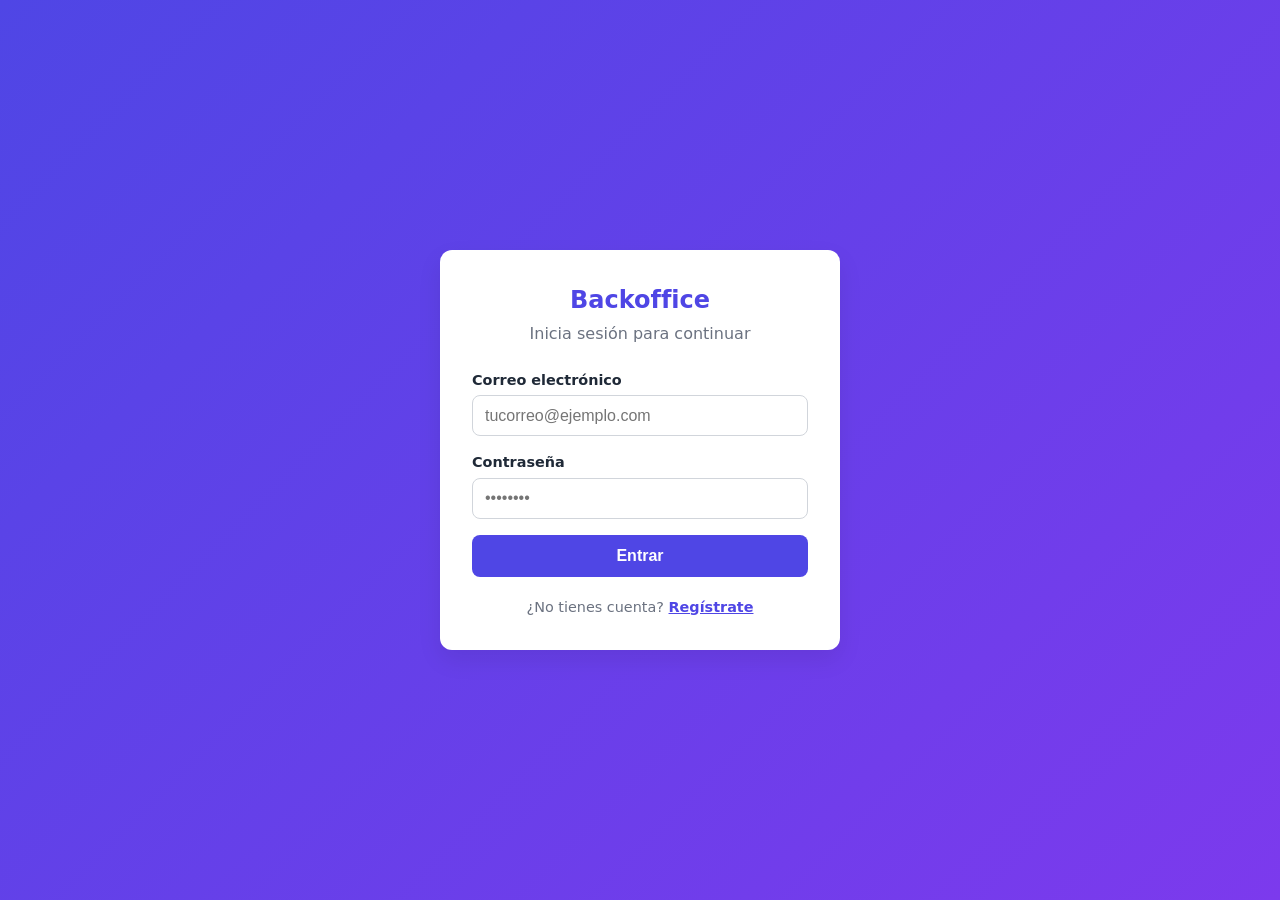
==== home.html @ fc4cf147 "Add files via upload" ====
<!DOCTYPE html>
<html lang="es">
<head>
  <meta charset="UTF-8">
  <meta name="viewport" content="width=device-width, initial-scale=1.0">
  <meta name="robots" content="noindex">
  <title>Home | Backoffice</title>
  <!-- Home es inaccesible: siempre redirige a login (con y sin JavaScript) -->
  <meta http-equiv="refresh" content="0; url=login.html">
  <script>
    window.location.replace("login.html");
  </script>
  <link rel="stylesheet" href="css/styles.css">
</head>
<body>
  <main class="home">
    <section class="card">
      <h1 class="brand">Backoffice</h1>
      <p class="subtitle">Bienvenido al panel principal</p>
      <a class="btn" href="login.html">Ir a iniciar sesión</a>
    </section>
  </main>
</body>
</html>
---- css/styles.css ----
/* ===== Variables ===== */
:root {
  --color-primary: #4f46e5;
  --color-primary-dark: #4338ca;
  --color-bg: #f3f4f6;
  --color-surface: #ffffff;
  --color-text: #1f2937;
  --color-muted: #6b7280;
  --color-border: #d1d5db;
  --radius: 12px;
  --shadow: 0 10px 25px rgba(0, 0, 0, 0.08);
}

/* ===== Reset básico ===== */
*,
*::before,
*::after {
  box-sizing: border-box;
}

body {
  margin: 0;
  min-height: 100vh;
  font-family: system-ui, -apple-system, "Segoe UI", Roboto, Arial, sans-serif;
  color: var(--color-text);
  background: var(--color-bg);
  line-height: 1.5;
}

/* ===== Layout de autenticación ===== */
.auth {
  min-height: 100vh;
  display: flex;
  align-items: center;
  justify-content: center;
  padding: 1rem;
  background: linear-gradient(135deg, #4f46e5, #7c3aed);
}

.card {
  width: 100%;
  max-width: 400px;
  padding: 2rem;
  background: var(--color-surface);
  border-radius: var(--radius);
  box-shadow: var(--shadow);
}

.brand {
  margin: 0 0 0.25rem;
  font-size: 1.5rem;
  color: var(--color-primary);
  text-align: center;
}

.subtitle {
  margin: 0 0 1.5rem;
  color: var(--color-muted);
  text-align: center;
}

/* ===== Formularios ===== */
.form-group {
  margin-bottom: 1rem;
}

label {
  display: block;
  margin-bottom: 0.25rem;
  font-size: 0.9rem;
  font-weight: 600;
}

input {
  width: 100%;
  padding: 0.65rem 0.75rem;
  font-size: 1rem;
  border: 1px solid var(--color-border);
  border-radius: 8px;
  background: #fff;
}

input:focus-visible,
.btn:focus-visible,
a:focus-visible {
  outline: 3px solid rgba(79, 70, 229, 0.4);
  outline-offset: 2px;
}

.btn {
  display: inline-block;
  width: 100%;
  padding: 0.75rem;
  font-size: 1rem;
  font-weight: 600;
  color: #fff;
  text-align: center;
  text-decoration: none;
  background: var(--color-primary);
  border: 0;
  border-radius: 8px;
  cursor: pointer;
  transition: background 0.2s;
}

.btn:hover {
  background: var(--color-primary-dark);
}

.switch {
  margin: 1.25rem 0 0;
  text-align: center;
  font-size: 0.9rem;
  color: var(--color-muted);
}

.switch a {
  color: var(--color-primary);
  font-weight: 600;
}

/* ===== Home ===== */
.home {
  display: flex;
  align-items: center;
  justify-content: center;
  min-height: 100vh;
  padding: 1rem;
  text-align: center;
}

.home .card {
  max-width: 480px;
}

/* ===== Responsivo ===== */
@media (max-width: 480px) {
  .card {
    padding: 1.5rem 1.25rem;
  }

  .brand {
    font-size: 1.3rem;
  }
}
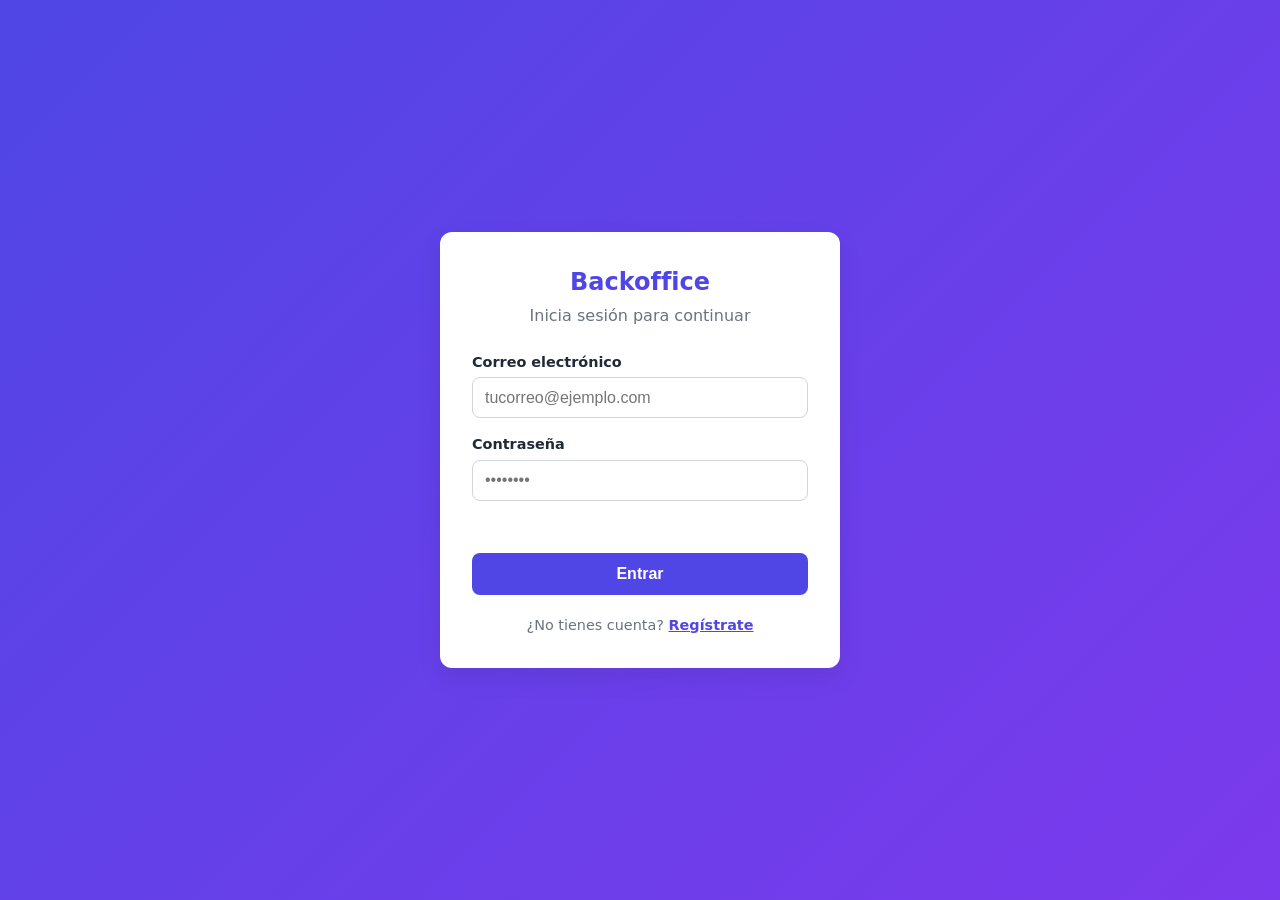
==== commit 37111e6f: "Add files via upload" ====
--- a/home.html
+++ b/home.html
@@ -4,21 +4,71 @@
   <meta charset="UTF-8">
   <meta name="viewport" content="width=device-width, initial-scale=1.0">
   <meta name="robots" content="noindex">
-  <title>Home | Backoffice</title>
-  <!-- Home es inaccesible: siempre redirige a login (con y sin JavaScript) -->
-  <meta http-equiv="refresh" content="0; url=login.html">
+  <title>Proyectos | Backoffice</title>
+  <link rel="stylesheet" href="css/styles.css">
+  <!-- Guardia: sin token válido se redirige a login antes de mostrar nada -->
+  <script src="js/api.js"></script>
   <script>
-    window.location.replace("login.html");
+    if (!isTokenValid(getToken())) {
+      clearSession();
+      window.location.replace("login.html");
+    }
   </script>
-  <link rel="stylesheet" href="css/styles.css">
 </head>
 <body>
-  <main class="home">
-    <section class="card">
-      <h1 class="brand">Backoffice</h1>
-      <p class="subtitle">Bienvenido al panel principal</p>
-      <a class="btn" href="login.html">Ir a iniciar sesión</a>
-    </section>
+  <header class="topbar">
+    <h1 class="topbar__brand">Backoffice</h1>
+    <div class="topbar__user">
+      <span id="user-name">Usuario</span>
+      <button type="button" id="logout-btn" class="btn btn--small btn--ghost">Cerrar sesión</button>
+    </div>
+  </header>
+
+  <main class="dashboard">
+    <div class="dashboard__head">
+      <h2>Mis proyectos</h2>
+      <button type="button" id="add-btn" class="btn btn--small">+ Agregar proyecto</button>
+    </div>
+
+    <p id="message" class="message" role="status" aria-live="polite"></p>
+
+    <p id="empty" class="empty" hidden>Aún no tienes proyectos. ¡Agrega el primero!</p>
+    <section id="projects" class="projects" aria-label="Lista de proyectos"></section>
   </main>
+
+  <dialog id="project-dialog" class="dialog">
+    <form id="project-form">
+      <h2 id="dialog-title">Agregar proyecto</h2>
+
+      <div class="form-group">
+        <label for="title">Título</label>
+        <input type="text" id="title" name="title" minlength="3" maxlength="100" required>
+      </div>
+
+      <div class="form-group">
+        <label for="description">Descripción</label>
+        <textarea id="description" name="description" rows="3" minlength="3" maxlength="1024" required></textarea>
+      </div>
+
+      <div class="form-group">
+        <label for="technologies">Tecnologías (separadas por coma)</label>
+        <input type="text" id="technologies" name="technologies" placeholder="HTML, CSS, JavaScript">
+      </div>
+
+      <div class="form-group">
+        <label for="repository">Repositorio (opcional)</label>
+        <input type="url" id="repository" name="repository" placeholder="https://github.com/usuario/repo" minlength="10" maxlength="300">
+      </div>
+
+      <p id="form-error" class="message message--error" role="alert"></p>
+
+      <div class="dialog__actions">
+        <button type="button" id="cancel-btn" class="btn btn--ghost">Cancelar</button>
+        <button type="submit" class="btn">Guardar</button>
+      </div>
+    </form>
+  </dialog>
+
+  <script src="js/home.js"></script>
 </body>
 </html>
--- a/css/styles.css
+++ b/css/styles.css
@@ -143,3 +143,95 @@
     font-size: 1.3rem;
   }
 }
+
+/* ===== Mensajes ===== */
+.message {
+  min-height: 1.25rem;
+  margin: 0 0 1rem;
+  font-size: 0.9rem;
+}
+.message--error { color: #b91c1c; }
+.message--success { color: #15803d; }
+.message--info { color: var(--color-muted); }
+
+.btn:disabled { opacity: 0.6; cursor: not-allowed; }
+
+textarea {
+  width: 100%;
+  padding: 0.65rem 0.75rem;
+  font: inherit;
+  border: 1px solid var(--color-border);
+  border-radius: 8px;
+  resize: vertical;
+}
+textarea:focus-visible { outline: 3px solid rgba(79, 70, 229, 0.4); outline-offset: 2px; }
+
+/* ===== Botones secundarios ===== */
+.btn--small { width: auto; padding: 0.45rem 0.9rem; font-size: 0.9rem; }
+.btn--danger { background: #dc2626; }
+.btn--danger:hover { background: #b91c1c; }
+.btn--ghost { color: var(--color-primary); background: transparent; border: 1px solid var(--color-primary); }
+.btn--ghost:hover { background: rgba(79, 70, 229, 0.08); }
+
+/* ===== Dashboard ===== */
+.topbar {
+  display: flex;
+  flex-wrap: wrap;
+  gap: 0.5rem;
+  align-items: center;
+  justify-content: space-between;
+  padding: 0.75rem 1rem;
+  color: #fff;
+  background: linear-gradient(135deg, #4f46e5, #7c3aed);
+}
+.topbar__brand { margin: 0; font-size: 1.25rem; }
+.topbar__user { display: flex; gap: 0.75rem; align-items: center; }
+.topbar .btn--ghost { color: #fff; border-color: #fff; }
+.topbar .btn--ghost:hover { background: rgba(255, 255, 255, 0.15); }
+
+.dashboard { max-width: 1000px; margin: 0 auto; padding: 1.5rem 1rem; }
+.dashboard__head {
+  display: flex;
+  flex-wrap: wrap;
+  gap: 0.75rem;
+  align-items: center;
+  justify-content: space-between;
+  margin-bottom: 1rem;
+}
+.dashboard__head h2 { margin: 0; }
+.empty { padding: 2rem; text-align: center; color: var(--color-muted); }
+
+.projects {
+  display: grid;
+  grid-template-columns: repeat(auto-fill, minmax(260px, 1fr));
+  gap: 1rem;
+}
+.project {
+  display: flex;
+  flex-direction: column;
+  gap: 0.5rem;
+  padding: 1.25rem;
+  background: var(--color-surface);
+  border-radius: var(--radius);
+  box-shadow: var(--shadow);
+}
+.project__title { margin: 0; font-size: 1.1rem; overflow-wrap: anywhere; }
+.project__desc { margin: 0; color: var(--color-muted); overflow-wrap: anywhere; }
+.project__link { color: var(--color-primary); font-size: 0.9rem; }
+.project__actions { display: flex; gap: 0.5rem; margin-top: auto; padding-top: 0.5rem; }
+
+.tags { display: flex; flex-wrap: wrap; gap: 0.35rem; margin: 0; padding: 0; list-style: none; }
+.tag { padding: 0.1rem 0.55rem; font-size: 0.8rem; color: var(--color-primary-dark); background: #e0e7ff; border-radius: 999px; }
+
+/* ===== Diálogo del formulario ===== */
+.dialog {
+  width: min(480px, calc(100% - 2rem));
+  padding: 1.5rem;
+  border: 0;
+  border-radius: var(--radius);
+  box-shadow: var(--shadow);
+}
+.dialog::backdrop { background: rgba(0, 0, 0, 0.5); }
+.dialog h2 { margin-top: 0; }
+.dialog__actions { display: flex; gap: 0.5rem; justify-content: flex-end; }
+.dialog__actions .btn { width: auto; }
